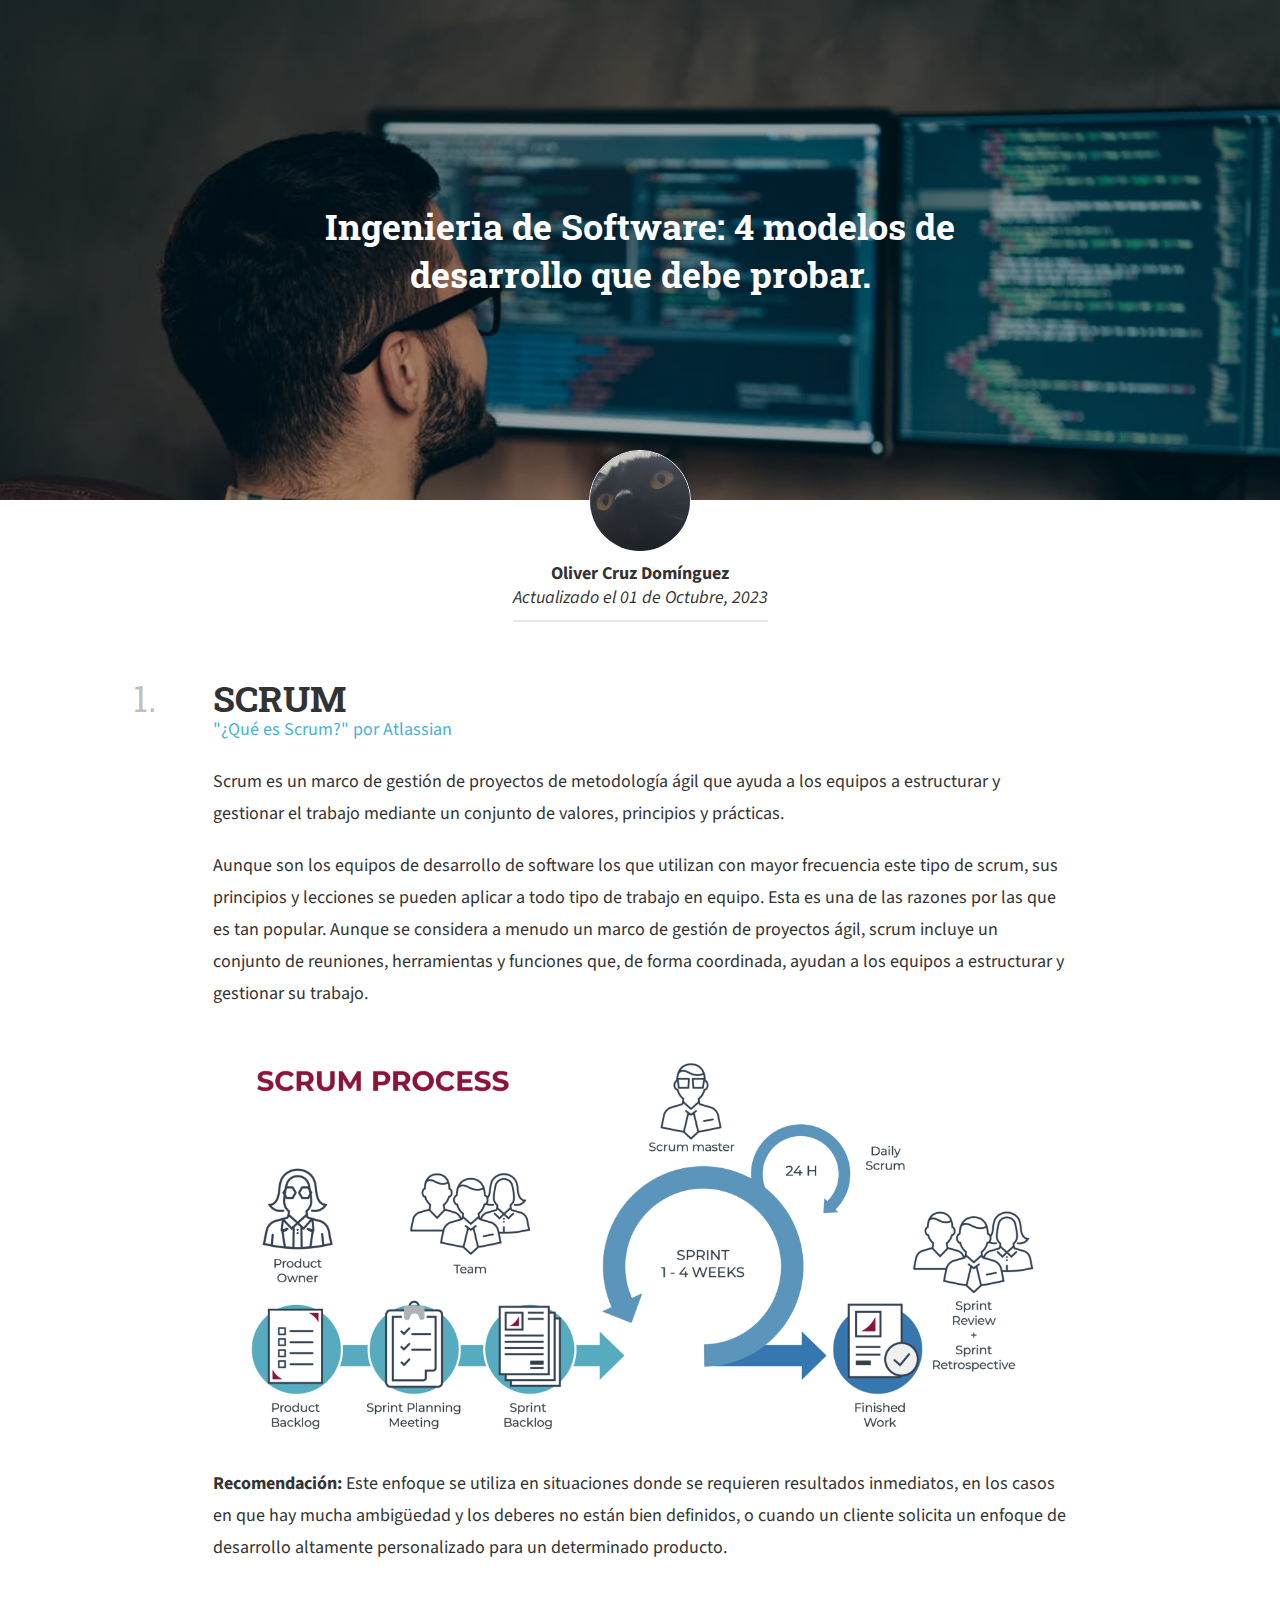
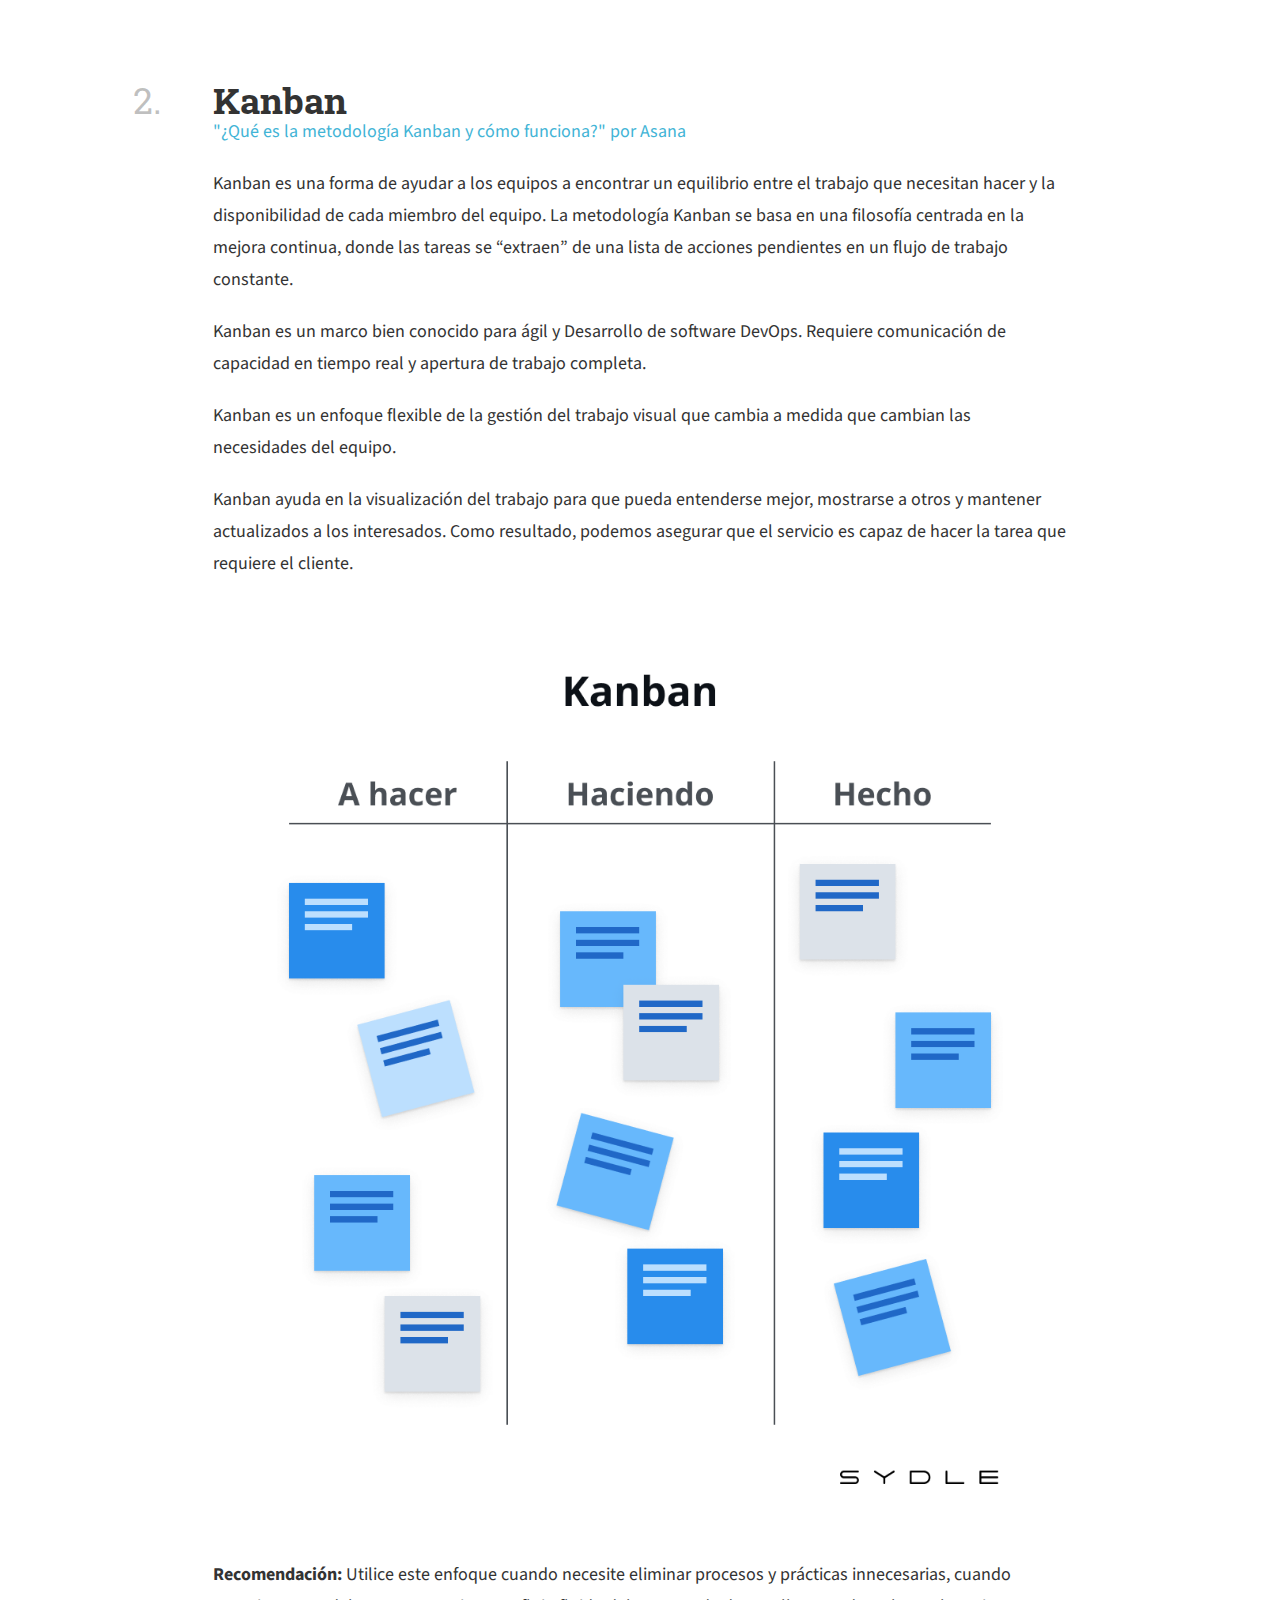
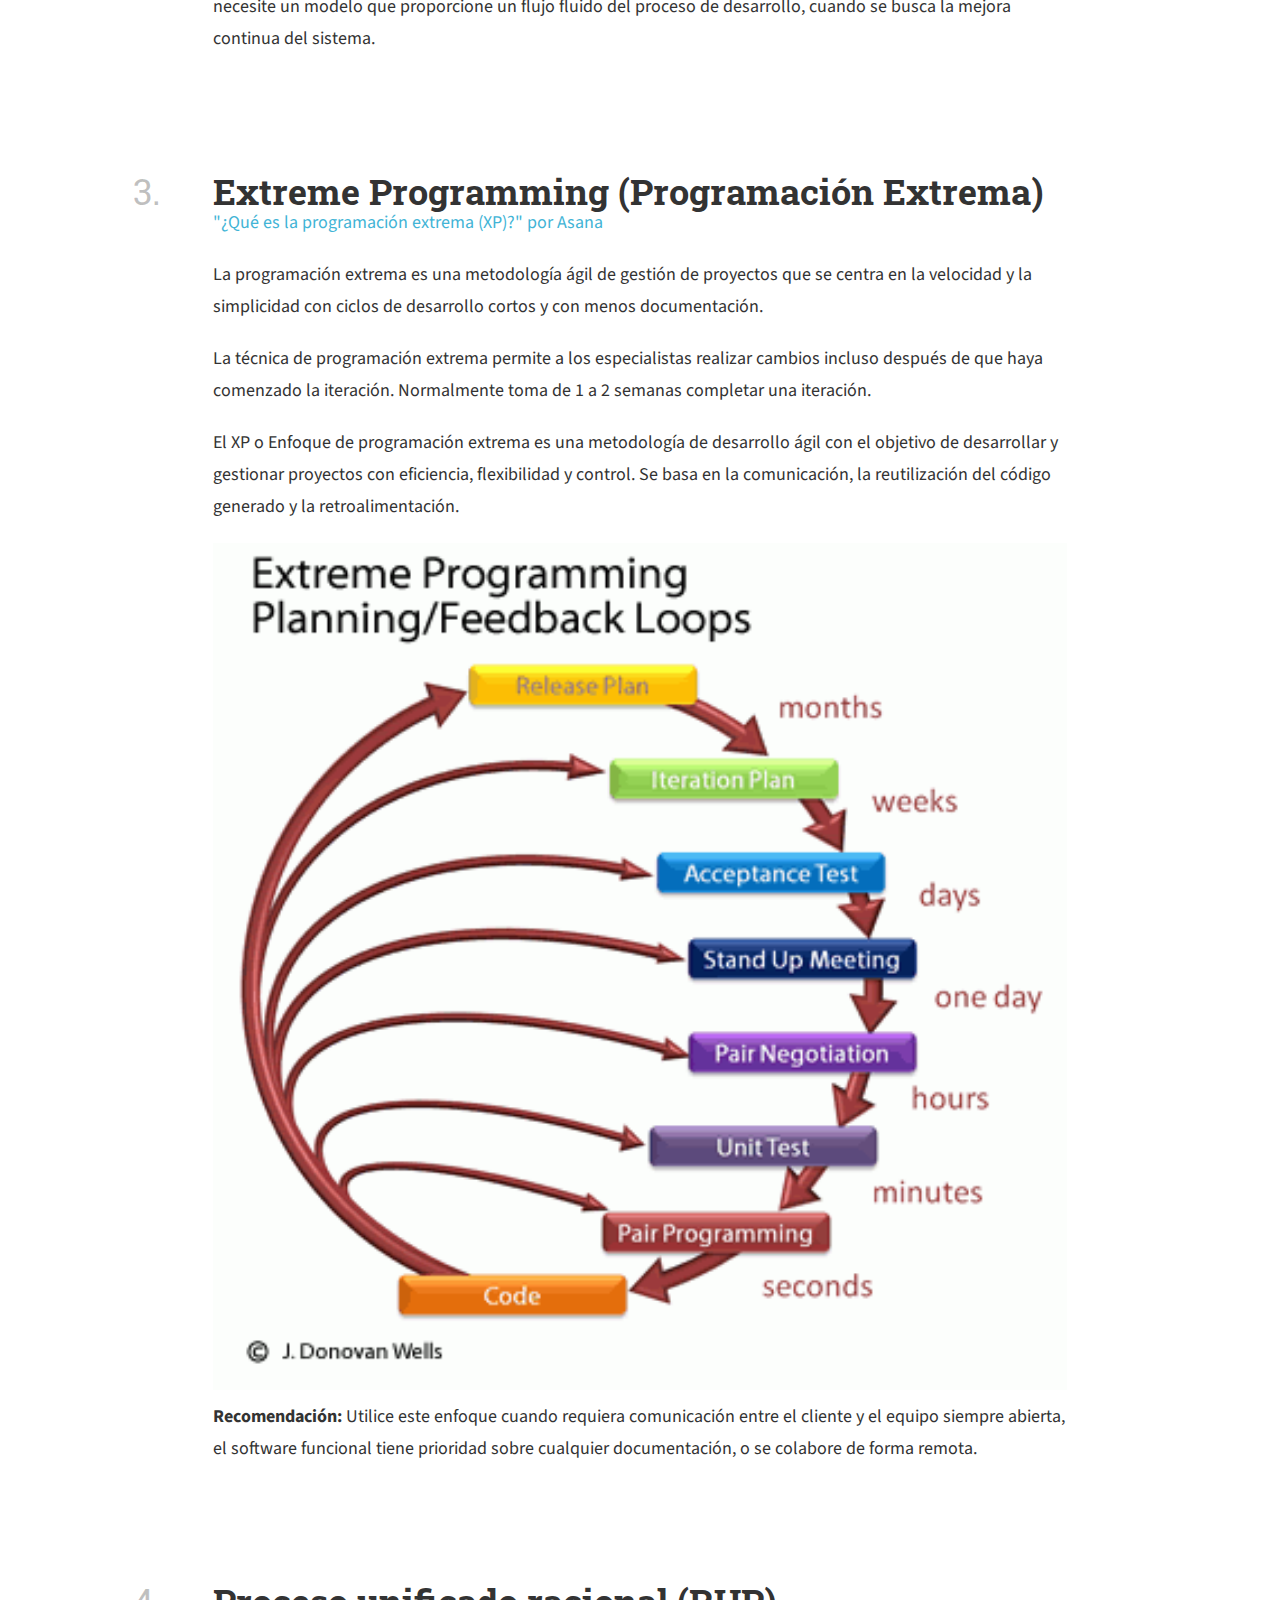
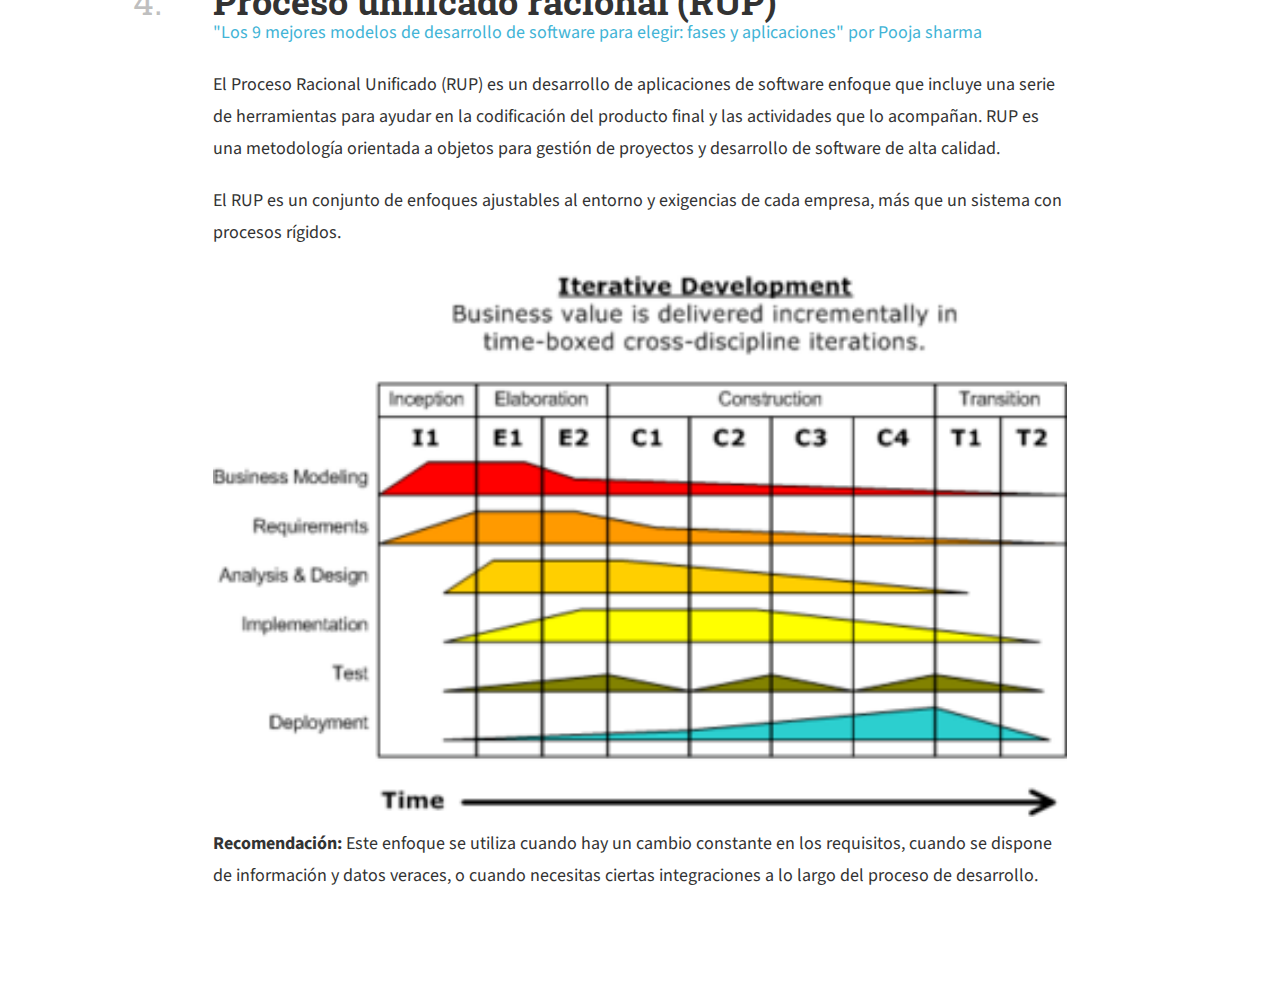
==== index.html @ 60008339 "Cambio de nombre a index" ====
<!DOCTYPE html>
<html>
    <head>
        <title>4 modelos de desarrollo de software que debe probar.</title>
        <link rel="stylesheet" type="text/css" href="styles/listicle.css"/>
    </head>
    <body>
        <header>
            <h1>Ingenieria de Software: 4 modelos de desarrollo que debe probar.</h1>
        </header>
        <div class="profile">
            <img src="public/profile.jpg" class="profile-picture">
            <span>
                <b>Oliver Cruz Domínguez</b><br>
                <i>Actualizado el 01 de Octubre, 2023</i>
            </span>
        </div>
        <main>
            <section>
                <span class="number">1.</span>
                <h2>SCRUM</h2>
                <a href="https://www.atlassian.com/es/agile/scrum#:~:text=%C2%BFQu%C3%A9%20es%20scrum%3F,de%20valores%2C%20principios%20y%20pr%C3%A1cticas.">
                    "¿Qué es Scrum?" por Atlassian
                </a>
                <p>
                    Scrum es un marco de gestión de proyectos de metodología ágil que ayuda a los equipos a 
                    estructurar y gestionar el trabajo mediante un conjunto de valores, principios y prácticas.
                </p>
                <p>
                    Aunque son los equipos de desarrollo de software los que utilizan con mayor frecuencia este tipo de scrum, 
                    sus principios y lecciones se pueden aplicar a todo tipo de trabajo en equipo. Esta es una de las razones 
                    por las que es tan popular. Aunque se considera a menudo un marco de gestión de proyectos ágil, scrum incluye 
                    un conjunto de reuniones, herramientas y funciones que, de forma coordinada, ayudan a los equipos a estructurar 
                    y gestionar su trabajo.
                </p>
                <img src="public/scrum.jpg">
                <span>
                    <b>Recomendación: </b>
                    Este enfoque se utiliza en situaciones donde se requieren resultados inmediatos, 
                    en los casos en que hay mucha ambigüedad y los deberes no están bien definidos, o cuando un cliente 
                    solicita un enfoque de desarrollo altamente personalizado para un determinado producto.
                </span>
            </section>
            <section>
                <span class="number">2.</span>
                <h2>Kanban</h2>
                <a href="https://asana.com/es/resources/what-is-kanban#:~:text=La%20metodolog%C3%ADa%20Kanban%20se%20implementa,de%20tablero%20organizado%20por%20columnas.">
                    "¿Qué es la metodología Kanban y cómo funciona?" por Asana
                </a>
                <p>
                    Kanban es una forma de ayudar a los equipos a encontrar un equilibrio 
                    entre el trabajo que necesitan hacer y la disponibilidad de cada miembro del equipo. 
                    La metodología Kanban se basa en una filosofía centrada en la mejora continua, 
                    donde las tareas se “extraen” de una lista de acciones pendientes en un flujo de trabajo constante.
                </p>
                <p>
                    Kanban es un marco bien conocido para ágil y Desarrollo de software DevOps. Requiere comunicación 
                    de capacidad en tiempo real y apertura de trabajo completa.
                </p>
                <p>
                    Kanban es un enfoque flexible de la gestión del trabajo visual que cambia a medida que 
                    cambian las necesidades del equipo.
                </p>
                <p>
                    Kanban ayuda en la visualización del trabajo para que pueda entenderse mejor, 
                    mostrarse a otros y mantener actualizados a los interesados. Como resultado, 
                    podemos asegurar que el servicio es capaz de hacer la tarea que requiere el cliente.
                </p>
                <img src="public/kanban.png">
                <span>
                    <b>Recomendación: </b>
                    Utilice este enfoque cuando necesite eliminar procesos 
                    y prácticas innecesarias, cuando necesite un modelo que proporcione un flujo fluido 
                    del proceso de desarrollo, cuando se busca la mejora continua del sistema.
                </span>
            </section>
            <section>
                <span class="number">3.</span>
                <h2>Extreme Programming (Programación Extrema)</h2>
                <a href="https://asana.com/es/resources/extreme-programming-xp">
                    "¿Qué es la programación extrema (XP)?" por Asana
                </a>
                <p>
                    La programación extrema es una metodología ágil de gestión de proyectos 
                    que se centra en la velocidad y la simplicidad con ciclos de desarrollo 
                    cortos y con menos documentación.
                </p>
                <p>
                    La técnica de programación extrema permite a los especialistas realizar cambios incluso 
                    después de que haya comenzado la iteración. Normalmente toma de 1 a 2 semanas completar 
                    una iteración.
                </p>
                <p>
                    El XP o Enfoque de programación extrema es una metodología de desarrollo ágil con el 
                    objetivo de desarrollar y gestionar proyectos con eficiencia, flexibilidad y control. 
                    Se basa en la comunicación, la reutilización del código generado y la retroalimentación.
                </p>
                <img src="public/xp.gif">
                <span>
                    <b>Recomendación: </b>
                    Utilice este enfoque cuando requiera comunicación entre el cliente
                    y el equipo siempre abierta, el software funcional tiene prioridad sobre cualquier documentación, 
                    o se colabore de forma remota.
                </span>
            </section>
            <section>
                <span class="number">4.</span>
                <h2>Proceso unificado racional (RUP)</h2>
                <a href="https://cynoteck.com/es/blog-post/top-software-development-models-to-choose-from/">
                    "Los 9 mejores modelos de desarrollo de software para elegir: fases y aplicaciones" por Pooja sharma
                </a>
                <p>
                    El Proceso Racional Unificado (RUP) es un desarrollo de aplicaciones de software enfoque 
                    que incluye una serie de herramientas para ayudar en la codificación del producto final 
                    y las actividades que lo acompañan. RUP es una metodología orientada a objetos para 
                    gestión de proyectos y desarrollo de software de alta calidad.
                </p>
                <p>
                    El RUP es un conjunto de enfoques ajustables al entorno y exigencias de cada empresa, 
                    más que un sistema con procesos rígidos.
                </p>
                <img src="public/rup.png">
                <span>
                    <b>Recomendación: </b>
                    Este enfoque se utiliza cuando hay un cambio constante en los requisitos, 
                    cuando se dispone de información y datos veraces, o cuando necesitas 
                    ciertas integraciones a lo largo del proceso de desarrollo.
                </span>
            </section>
        </main>
    </body>
</html>
---- styles/listicle.css ----
@import url('https://fonts.googleapis.com/css2?family=Roboto+Slab:wght@400;700&display=swap');
@import url('https://fonts.googleapis.com/css2?family=Source+Sans+3:ital,wght@0,400;0,700;1,400;1,700&display=swap');

/*
    Sourse Sans Pro es ahora Source Sans 3
*/

@keyframes zoom-in-zoom-out {
    0% {
      transform: scale(1, 1);
    }
    50% {
      transform: scale(1.5, 1.5);
    }
    100% {
      transform: scale(1, 1);
    }
}

body {
    margin: 0px;
}

header {
    display: flex;
    justify-content: center;
    align-items: center;
    height: 500px;
    background-repeat: no-repeat;
    background-size: cover;
    background-image: linear-gradient(rgba(0, 0, 0, .3), rgba(0, 0, 0, .3)), url('../public/header.jpg');
    background-attachment: fixed;
}

h1 {
    font-family: 'Roboto Slab', serif;
    font-size: 36px;
    color: white;
    text-align: center;
    max-width: 780px;
    height: fit-content;
    animation: zoom-in-zoom-out 1s;
}

main {
    position: relative;
    top: 10px;
}

section {
    position: relative;
    left: 0;
    right: 0;
    margin: auto auto 120px auto;
    width: 66.67vw;
    font-family: 'Source Sans 3', sans-serif;
    font-size: 18px;
    line-height: 32px;
    color: rgb(51, 51, 51);
}

h2 {
    font-family: 'Roboto Slab', serif;
    font-size: 36px;
    font-weight: bold;
    color: rgb(51, 51, 51);
    margin: 0;
}

p {
    margin: 20px auto auto auto;
}

a {
    color: #42b4d6;
    text-decoration: none;
}

a:hover {
    text-decoration: underline;
}

img {
    position: relative;
    left: 0;
    right: 0;
    margin: 20px auto auto auto;
    width: 100%;
}

.profile {
    font-family: 'Source Sans 3', sans-serif;
    font-size: 18px;
    color: rgb(51, 51, 51);
    line-height: 24px;
    text-align: center;
    width: fit-content;
    display: flex;
    flex-direction: column;
    gap: 10px;
    align-items: center;
    padding-bottom: 10px;
    border-bottom: 2px solid #e6e6e6;
    position: relative;
    top: -50px;
    left: 0;
    right: 0;
    margin: auto;
}

.profile-picture {
    margin: 0;
    width: 100px;
    height: 100px;
    border-style: solid;
    border-color: white;
    border-width: 1px;
    border-radius: 100%;
}

.number {
    position: absolute;
    transform: translateX(-80px);
    font-family: 'Roboto Slab', serif;
    font-size: 36px;
    color: rgba(0, 0, 0, 0.25);
}
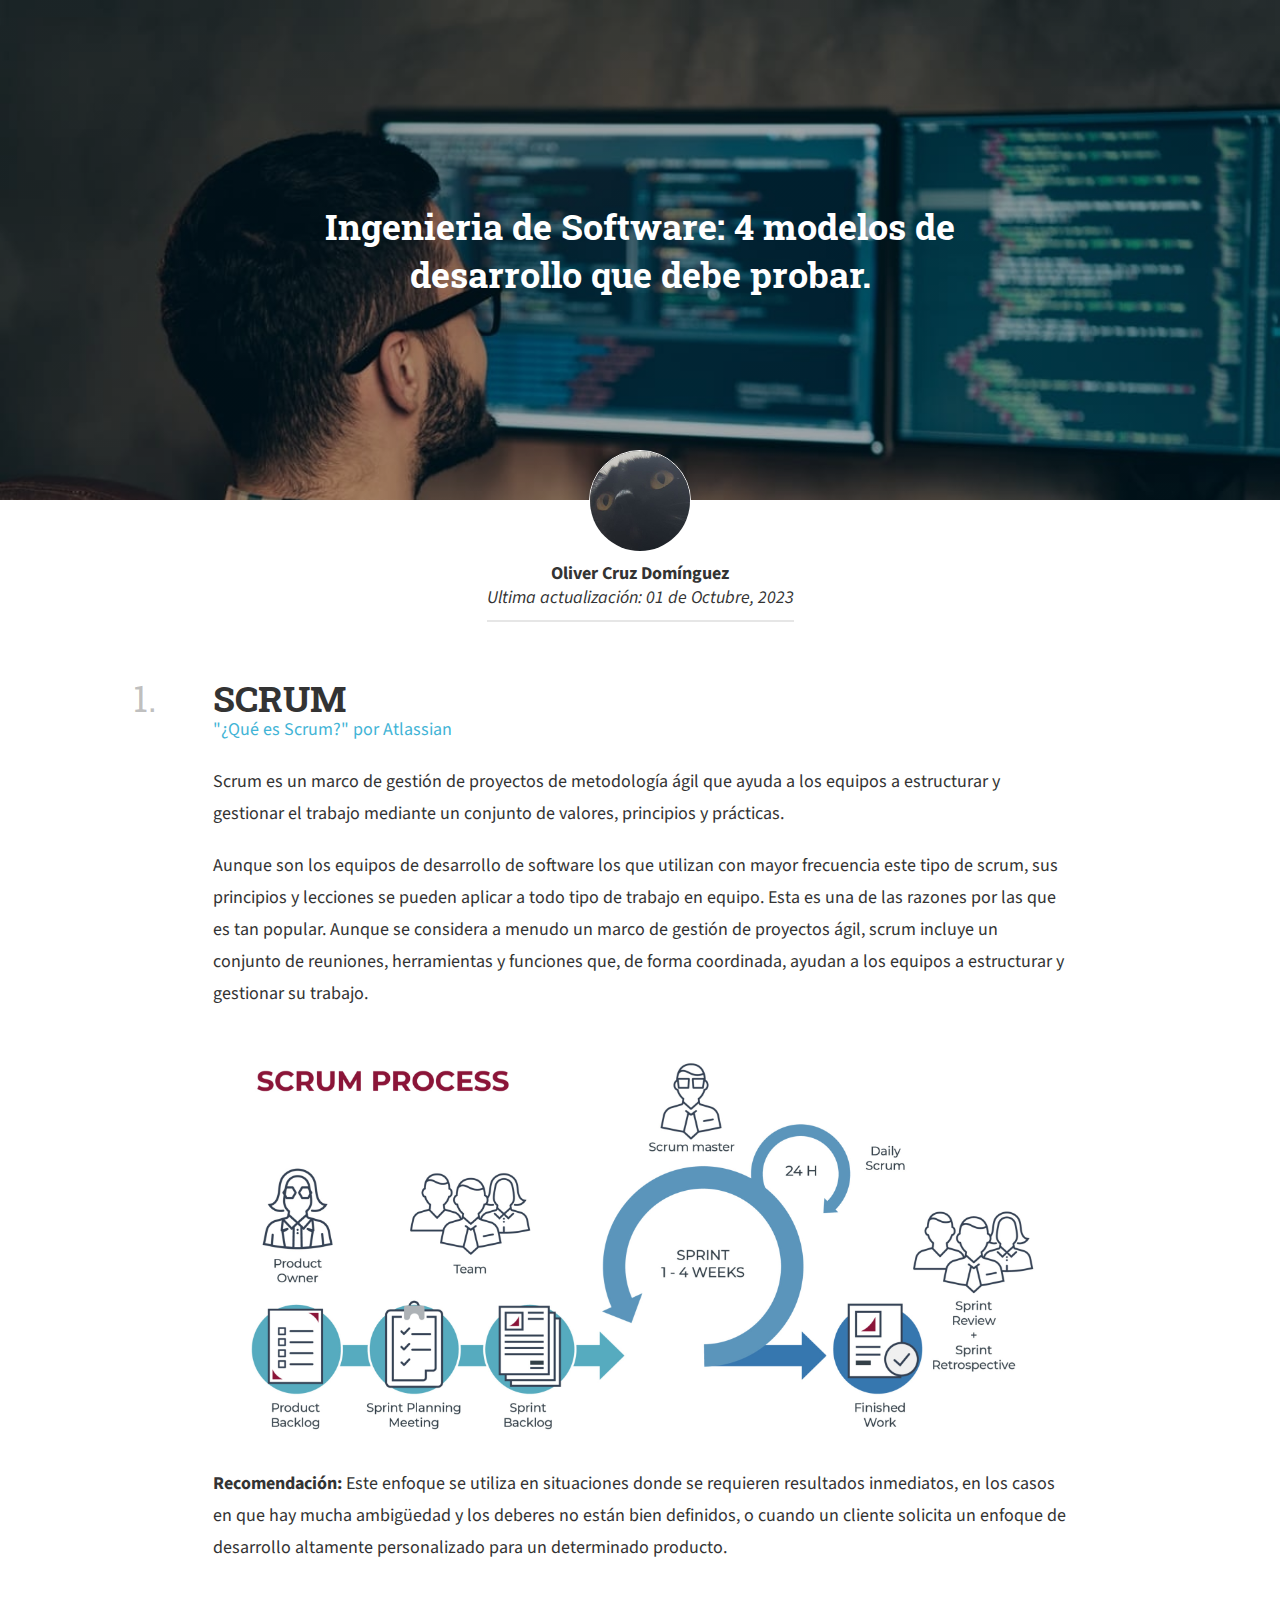
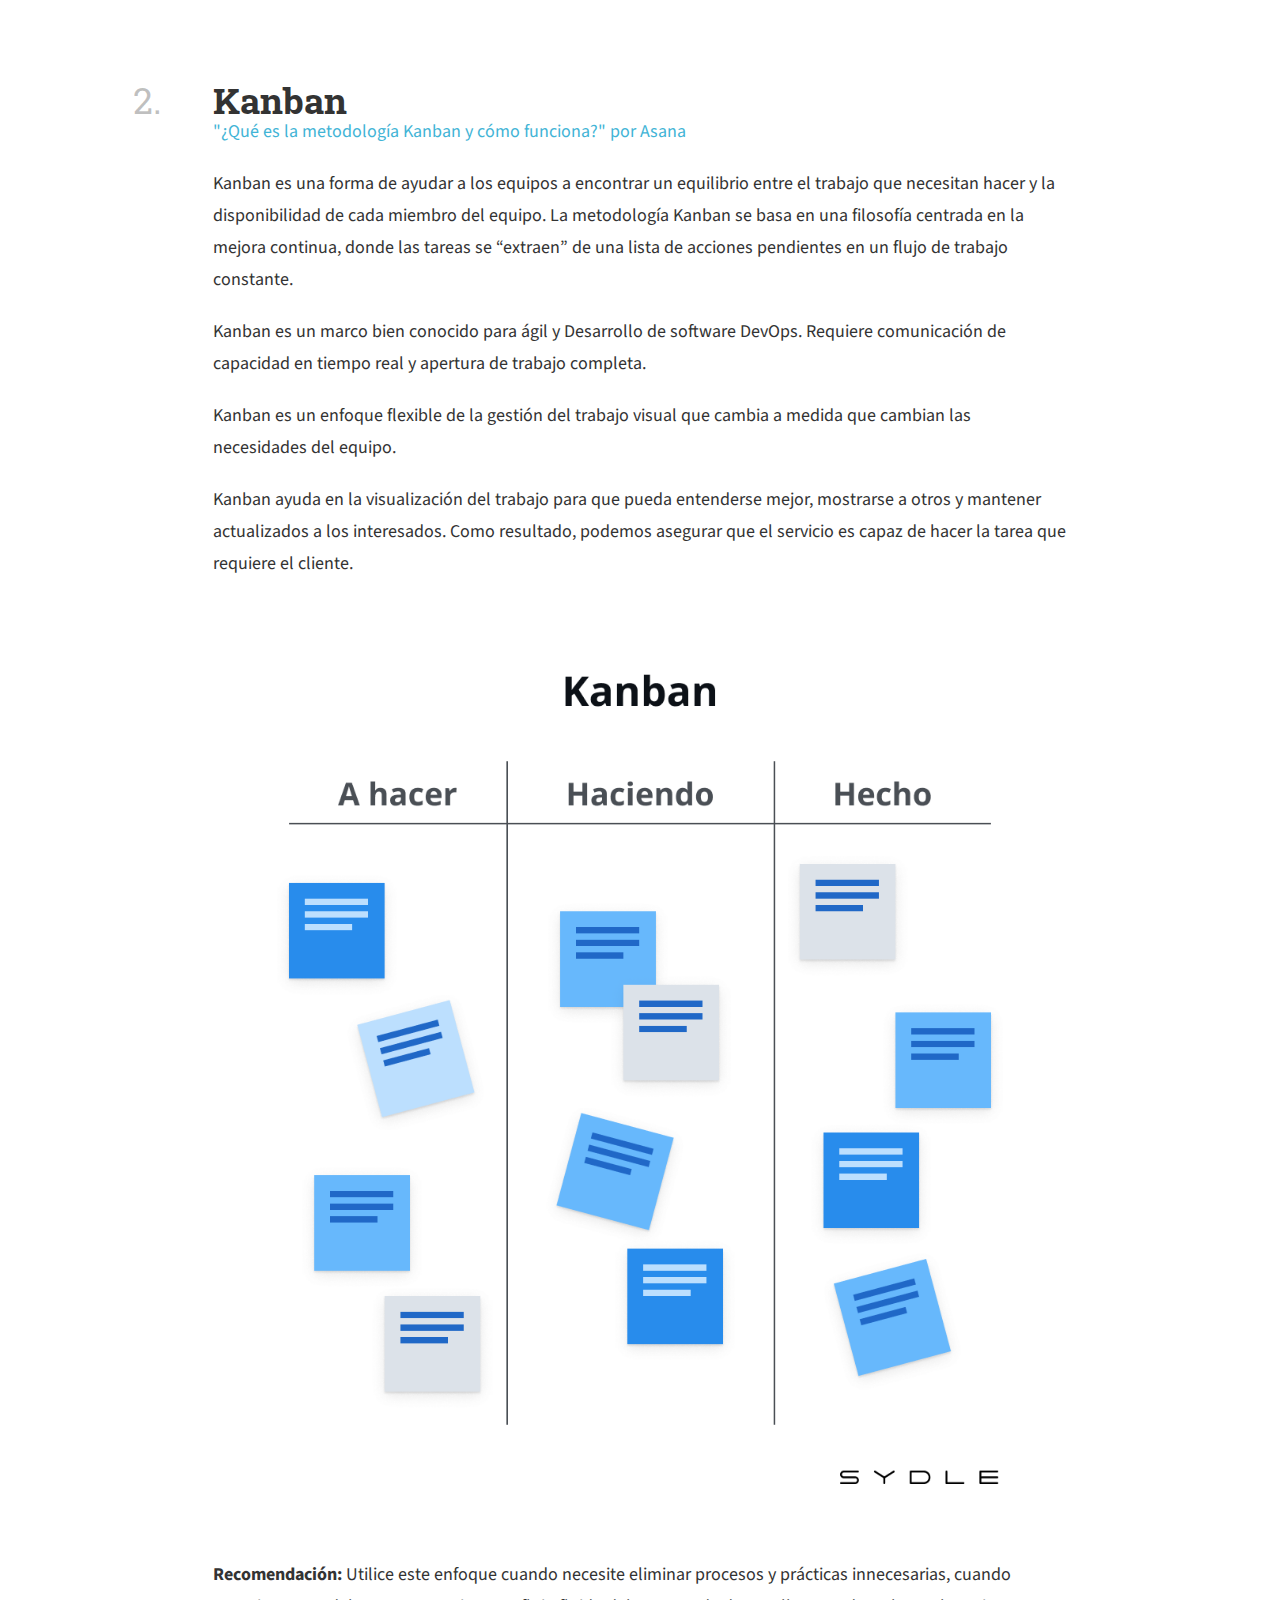
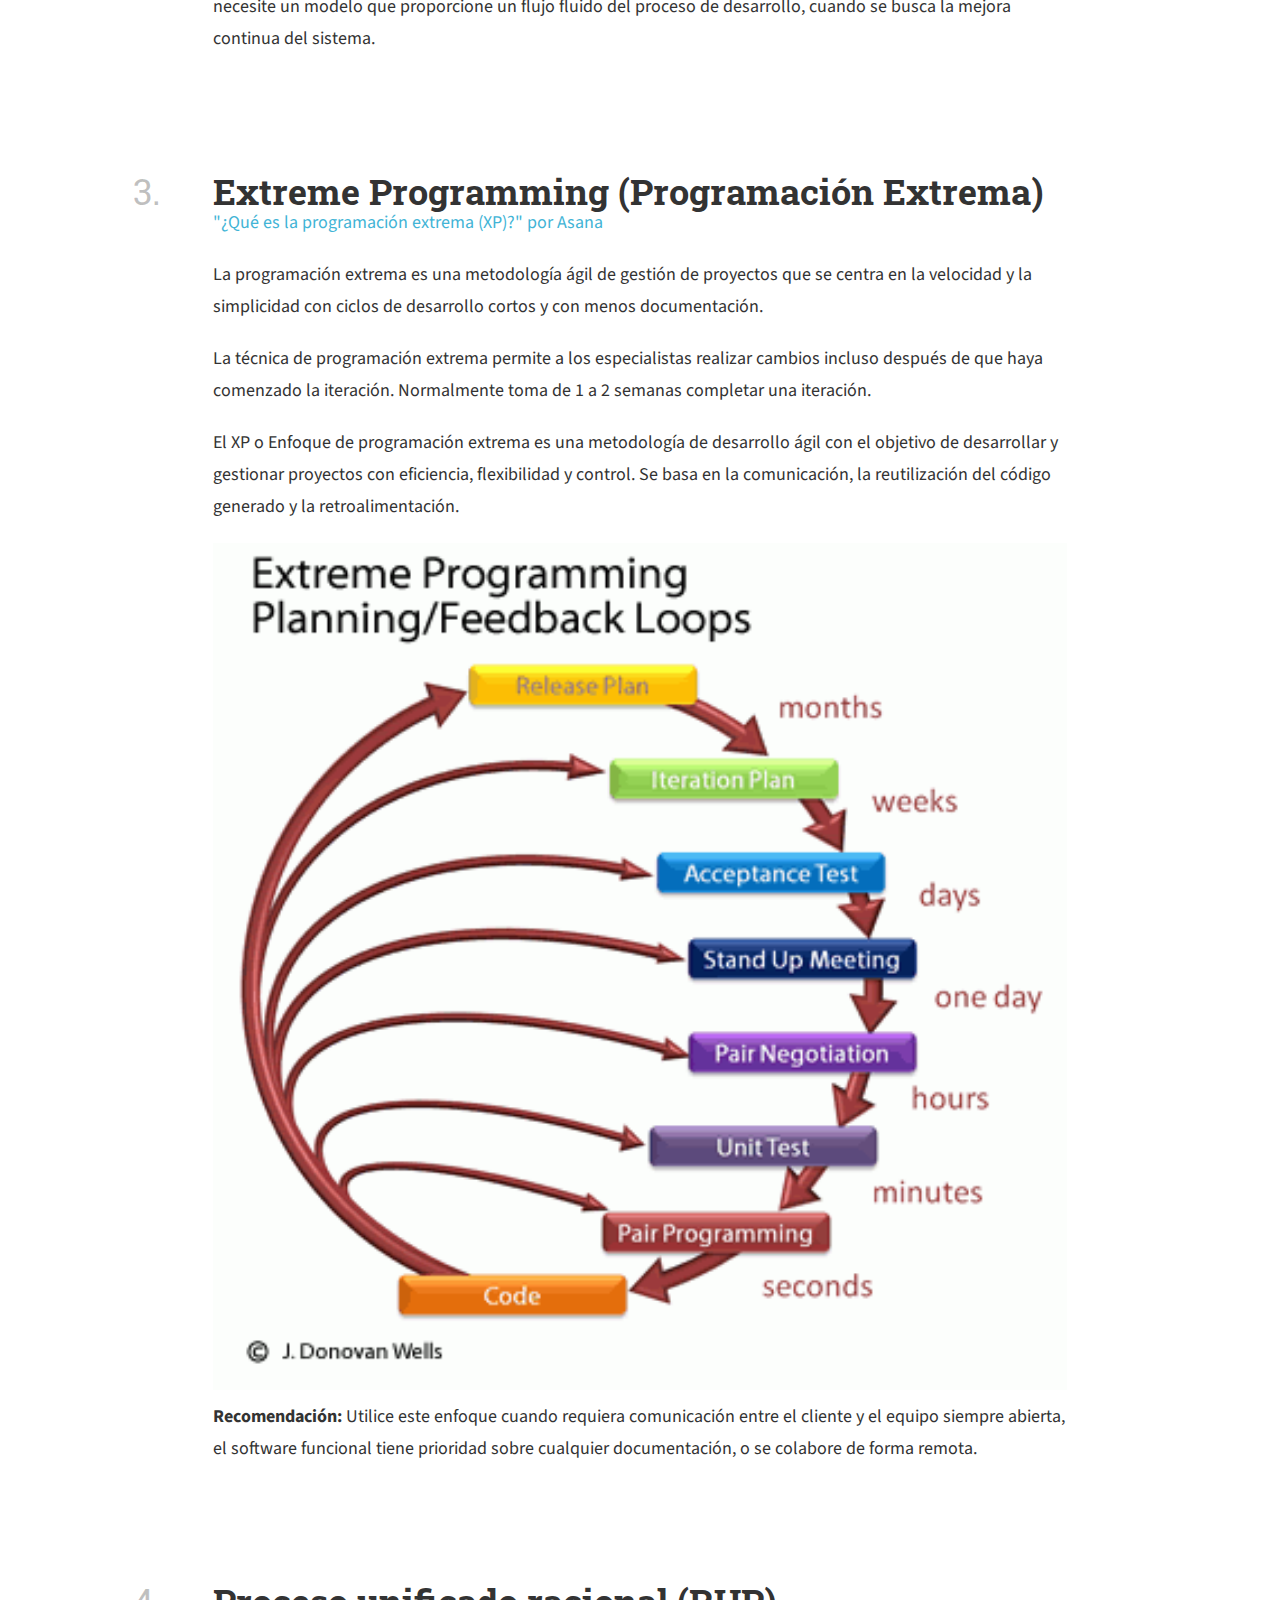
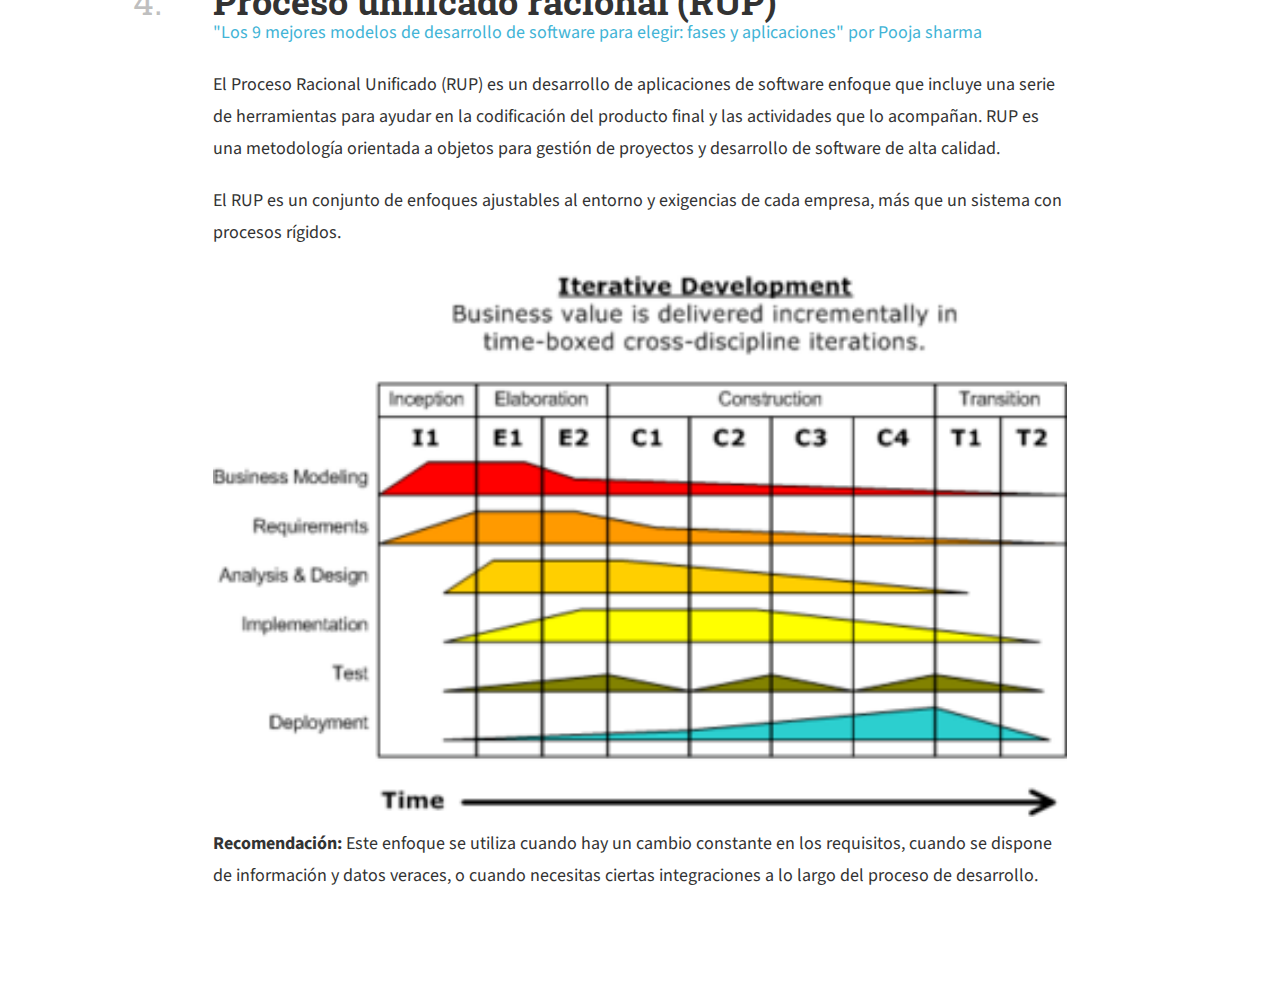
==== commit 449e187c: "Despliegue" ====
--- a/index.html
+++ b/index.html
@@ -12,7 +12,7 @@
             <img src="public/profile.jpg" class="profile-picture">
             <span>
                 <b>Oliver Cruz Domínguez</b><br>
-                <i>Actualizado el 01 de Octubre, 2023</i>
+                <i>Ultima actualización: 01 de Octubre, 2023</i>
             </span>
         </div>
         <main>
